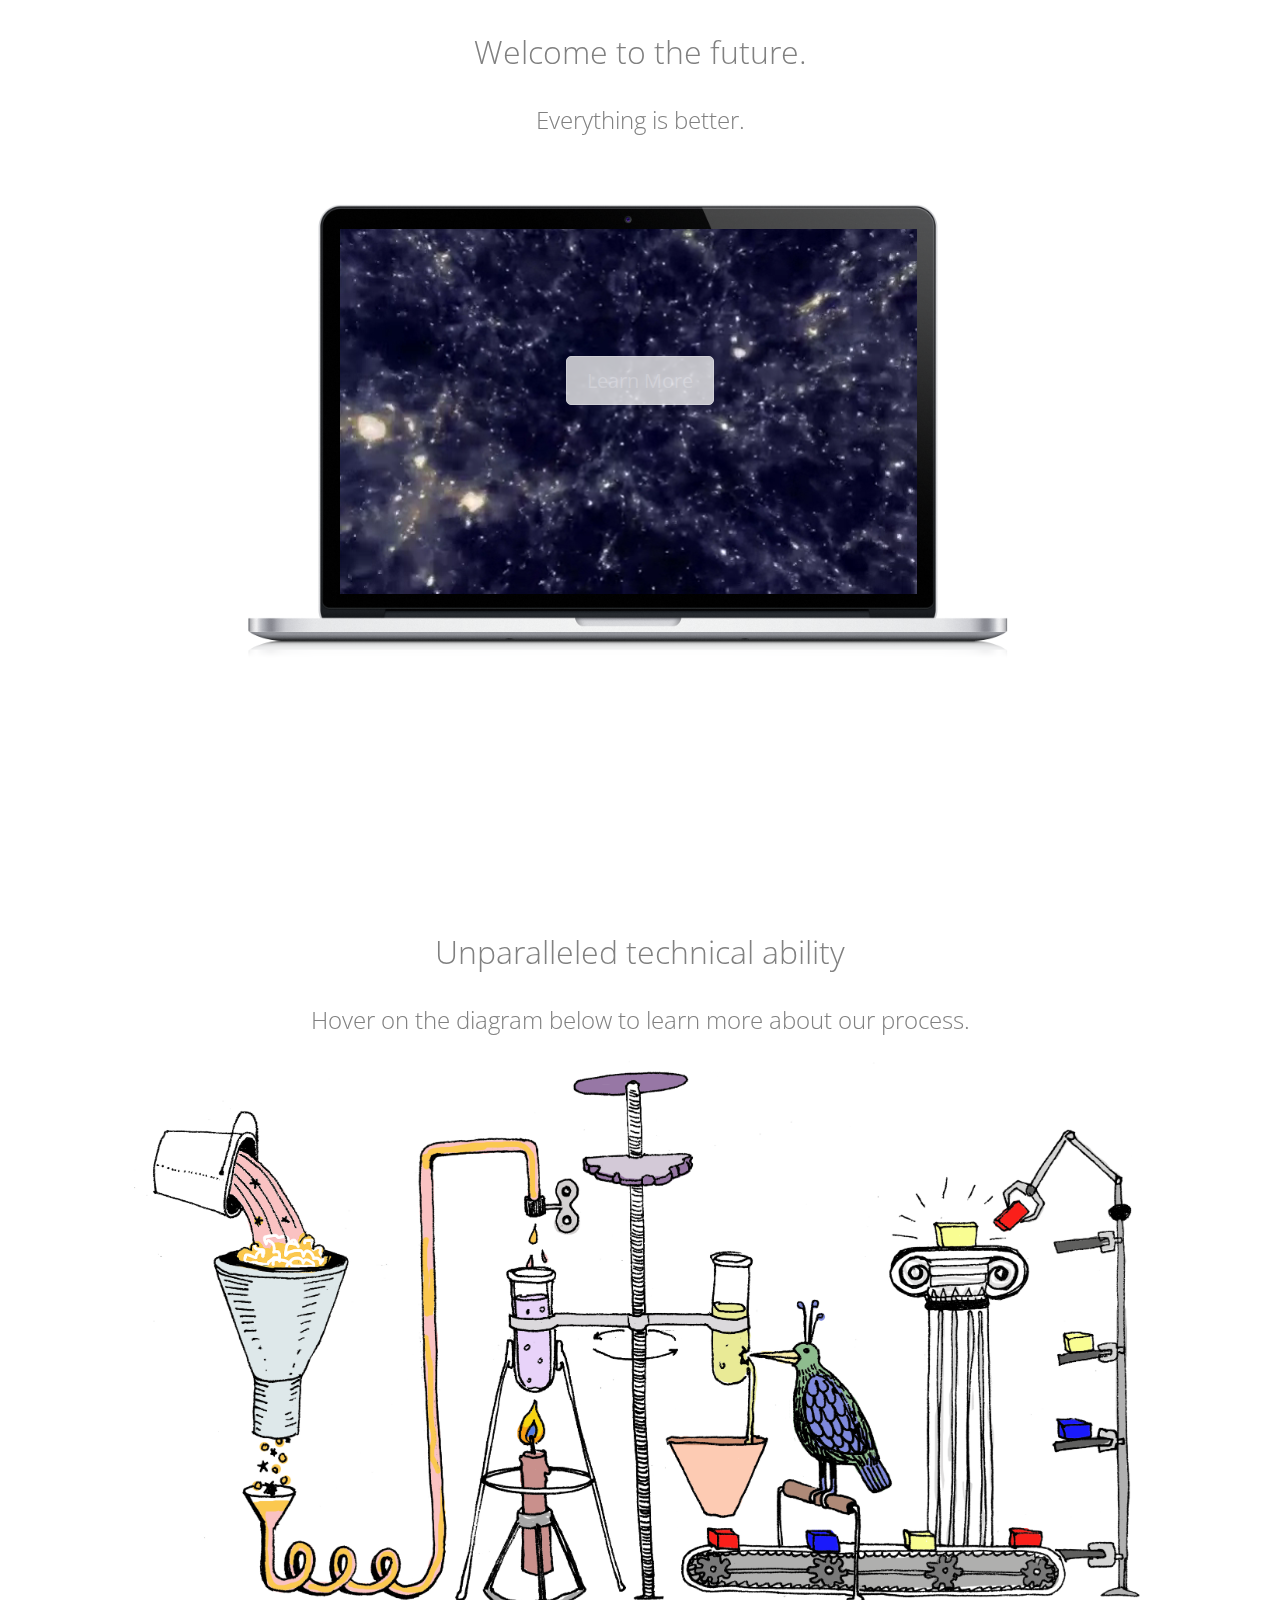
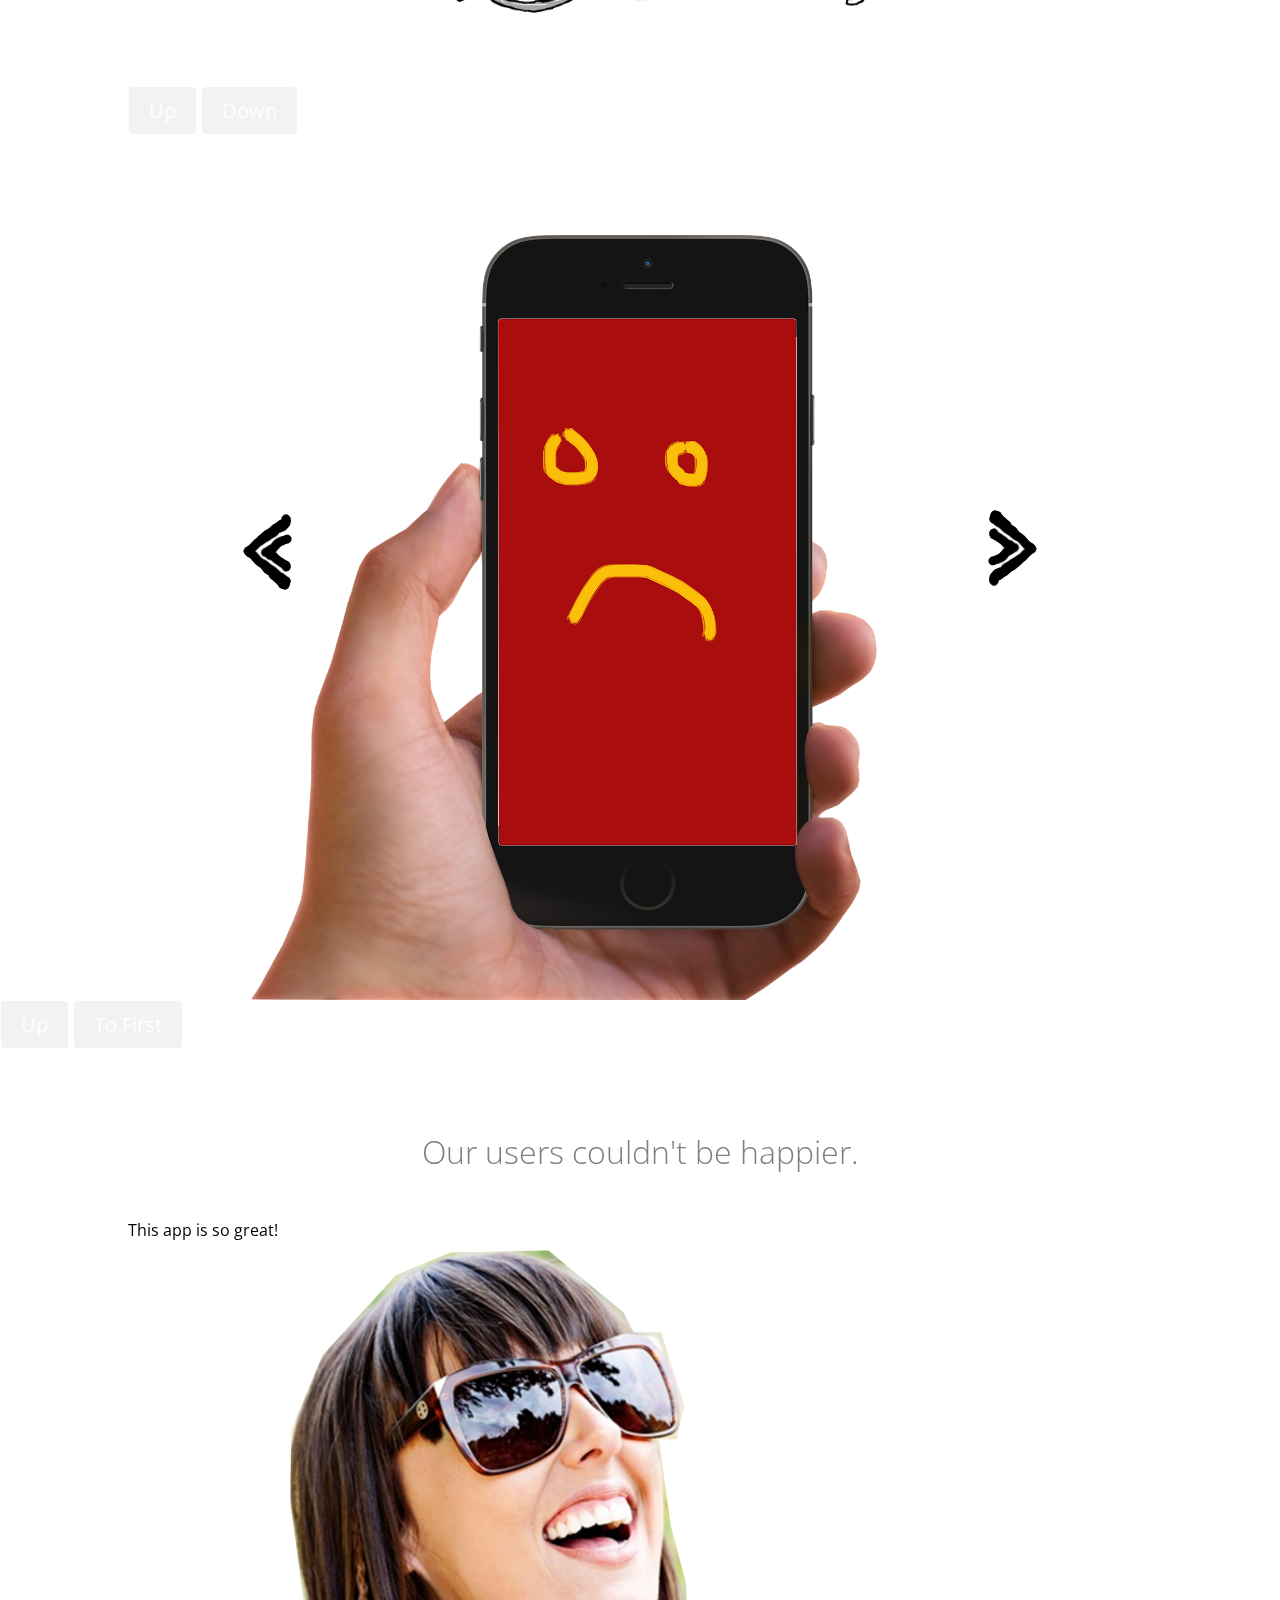
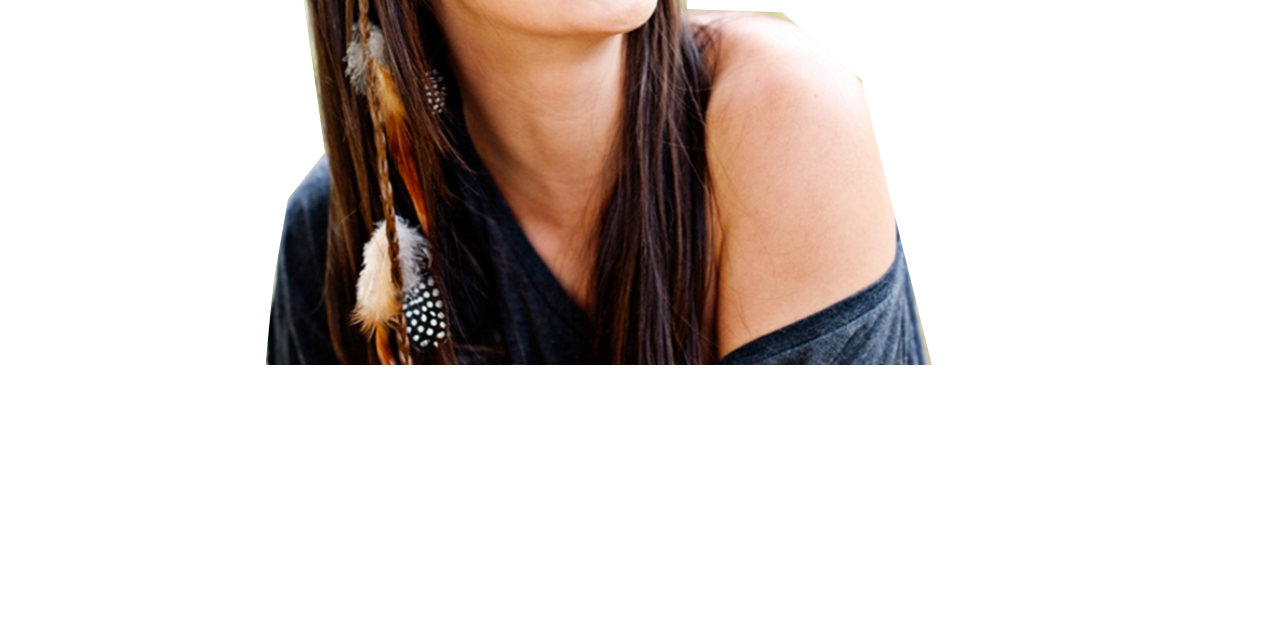
==== test page.html @ e9bb1d96 "initial commit" ====
<html>
<head>
  <meta charset="utf-8">
    <meta http-equiv="X-UA-Compatible" content="IE=edge,chrome=1">
<meta name="viewport" content="width=device-width, initial-scale=1">
  <title>Final Project</title>
  <link rel="stylesheet" href="css/styles.css" type="text/css">
    <link href='https://fonts.googleapis.com/css?family=Open+Sans:400,300,300italic,400italic,600,600italic,700,700italic,800,800italic' rel='stylesheet' type='text/css'>
  <script src="http://ajax.googleapis.com/ajax/libs/jquery/2.1.4/jquery.min.js"></script>
  <script src="js/jquery.betterScroll.js" type="text/javascript"></script>
    <script src="js/jquery.betterScroll.js" type="text/javascript"></script>
  <script type="text/javascript">
  $(document).ready(function () {
    $('#demo').betterScroll();
  });
  </script>
  </head>
  <body>
    <div id="demo" class="page">
        <div class="page-section demo-page-1">
            <div class="page-frame">
                <div class="video-wrapper">
                      <h1>Welcome to the future.</h1>
                      <h2>Everything is better.<h2>
                      <div class = "over">
                          <button type="button" class="js-slide-down">Learn More</button>
                     </div>
                     <div class="video">
                        <video autoplay loop muted>
                        <source src="images/space.webm" type="video/webm">
                        <source src="images/space.mp4" type="video/mp4">
                        </video>
                    </div>
                </div> 
            </div>
        </div>

        <div class="page-section demo-page-2">
            <div class="page-frame">
                <h1>Unparalleled technical ability</h1>
                <h2>Hover on the diagram below to learn more about our process.</h2>
                <div class="machine">
                  <div id="img_wrap">
                      <div id="caption">
                        <h5>Pour your hopes and dreams into the app.</h5>
                      </div>
                      <img id="stop" src="images/testbucket.png" alt="">
                      <img id="move" src="images/testbucket.gif" alt="">
                  </div>
                </div>
                <button type="button" class="js-slide-up" >Up</button>
                <button type="button" class="js-slide-down" >Down</button>
            </div>
        </div>
        <div class="page-section demo-page-3">
            <div class="page-frame">
                <div="phone-container">
                    <div class="phone">
                        <img src="images/hand.png">
                    </div>
                    <div id="holder">
                        <img src="images/hand1.png" id="slideshow" />
                    </div>
                    <div class="arrows">
                        <img src="images/leftarrow.png" id="left-a" />
                        <img src="images/rightarrow.png" id="right-a" />
                    </div>
                </div>
                    <button type="button" class="js-slide-up" >Up</button>
                    <button type="button" class="js-slide-first" >To First</button>
        </div>
        <div class="page-section demo-page-4">
            <div class="page-frame">
               <h1>Our users couldn't be happier.</h1>
               <div class="girl">
                   <div class="quote">
                      <p class="review"> This app is so great! </p>
                   </div>
               </div>
        </div>
    </div>

<script src="js/jquery-2.1.4.js" script type="text/javascript"></script>
<script src="js/index.js"></script>

</body>
</html>
---- css/styles.css ----
*{font-family: 'Open Sans', sans-serif;}

body {
	background: #fff;
	margin: 0;
	min-width: 320px;
}

h1,
h2,
h3 {
	margin: 0 auto;
	font-family:'Open Sans', sans-serif;
	text-align: center;
}

button {
	border: 1px solid #fff;
	border-radius: 5px;
	color: #fff;
	opacity: .8;
	font-size: 20px;
	cursor: pointer;
	padding: 10px 20px;
	z-index: 10;
}
button:hover{
	opacity: 1;
}
.over{
	text-align: center;
	width: 1024px;
	margin-top: 200px;
}

.over button{
	display: inline-block;
	z-index: 100;
	position: relative;
}

.scroll-off {
	overflow: hidden;
}

.scroll-on {
	overflow: auto;
}

.page-frame {
	margin: 0 auto;
	max-width: 1024px;
}

.demo-page-4{

}

.demo-page-3{

}
.demo-page-2{

}



/*My stuff*/

/*
a {
	display: block;
	color: red;
	text-align: center;
}*/

	
h1{
	color: gray;
	width: 100%;
	font-weight: 200;
	text-align: center;
	padding: 30px 0;
}

h2{
	color: gray;
	font-weight: 200;
	padding-bottom: 20px;
}

.video {
	background-image: url("../images/comp.png");
	background-size: cover;
	position: absolute;
	height: 600px;
	background-repeat: no-repeat;
	margin: 0 auto;
	width: 1000px;
	margin-top: -285;
}
/*.video {
	top:0%;
	left:0%;
	height:100%;
	width:100%;
	overflow: hidden;
}*/
video {
	z-index:-1;
	width: 577px;
	max-height: 900px;
	background: black;
	text-align: center;
	margin: 0 auto;
	display: block;
	margin-top: 109px;
}
video.fillWidth {
	width: 100%;
	height: auto;
	max-height: 900px;
}

.girl{
	background-image: url("../images/girl.png");
	height: 100%;
	background-repeat: no-repeat;
}

.machine{
	text-align: center;
	background-image: url("../images/machinetest2.png");
	background-repeat: no-repeat;
	background-size: contain;
	width: 100%;
	height: 630px;
}


#img_wrap{
	text-align: left;
	height: 275px;
	overflow: hidden;
	width: 310px;
}
#img_wrap:hover{
	cursor: pointer;
}

h5{
	font-size: 12px;
	font-weight: 300;
}

#caption{
	color: white;
    width: 200px;
    padding-left: 50px;
    margin-top: -19px;
}

#img_wrap img{
	cursor: pointer;
	height: 225px;
    z-index: 300;
    display: block;
    margin-top: -62px;
    margin-left: 18px;
    margin-bottom: 96px;
}

.static #move{
	display: none;
}
.static #stop{
	display: inline;
}

.animated #stop{
    display: none;
}
.animated #move{ 
    display: inline;
}
.animated #caption{
	color: black;
}





/*.fixedDiv {
    display: none;
    position: fixed;
    width: 100%;
    left: 0;
    top: 0;
    text-align: center;
}*/


.phone{
	background-size: 800px auto;
	background-position: center top;
	margin: 0 auto;
}

.phone{
	text-align: center;
} 

.phone img{
	height: 800px;

}

#slider{
	width: 100%;
	text-align: center;
	height: 900px;
	margin: 0 auto;
	background: yellow;
}

#slideshow { 
	height:800px; 
	margin-left: auto;
	margin-right: auto;
	left: 0;
	right: 0;
	margin-top: -100px;
	z-index: 2;
}

#holder { 
	height: 800px; 
	z-index: 0;
	position: absolute;
	margin-left: auto;
	margin-right: auto;
	left: 0;
	right: 0;
	margin-top: -700px;
	text-align: center;
}  

.arrows{
	height: 100px;
	z-index: 200;
	text-align: center;
	display: inline-block;
	margin-top: -500px;
	width: 100%;
	cursor: pointer;
	position: relative;
}
#left-a{
	margin-right: 620px;
}
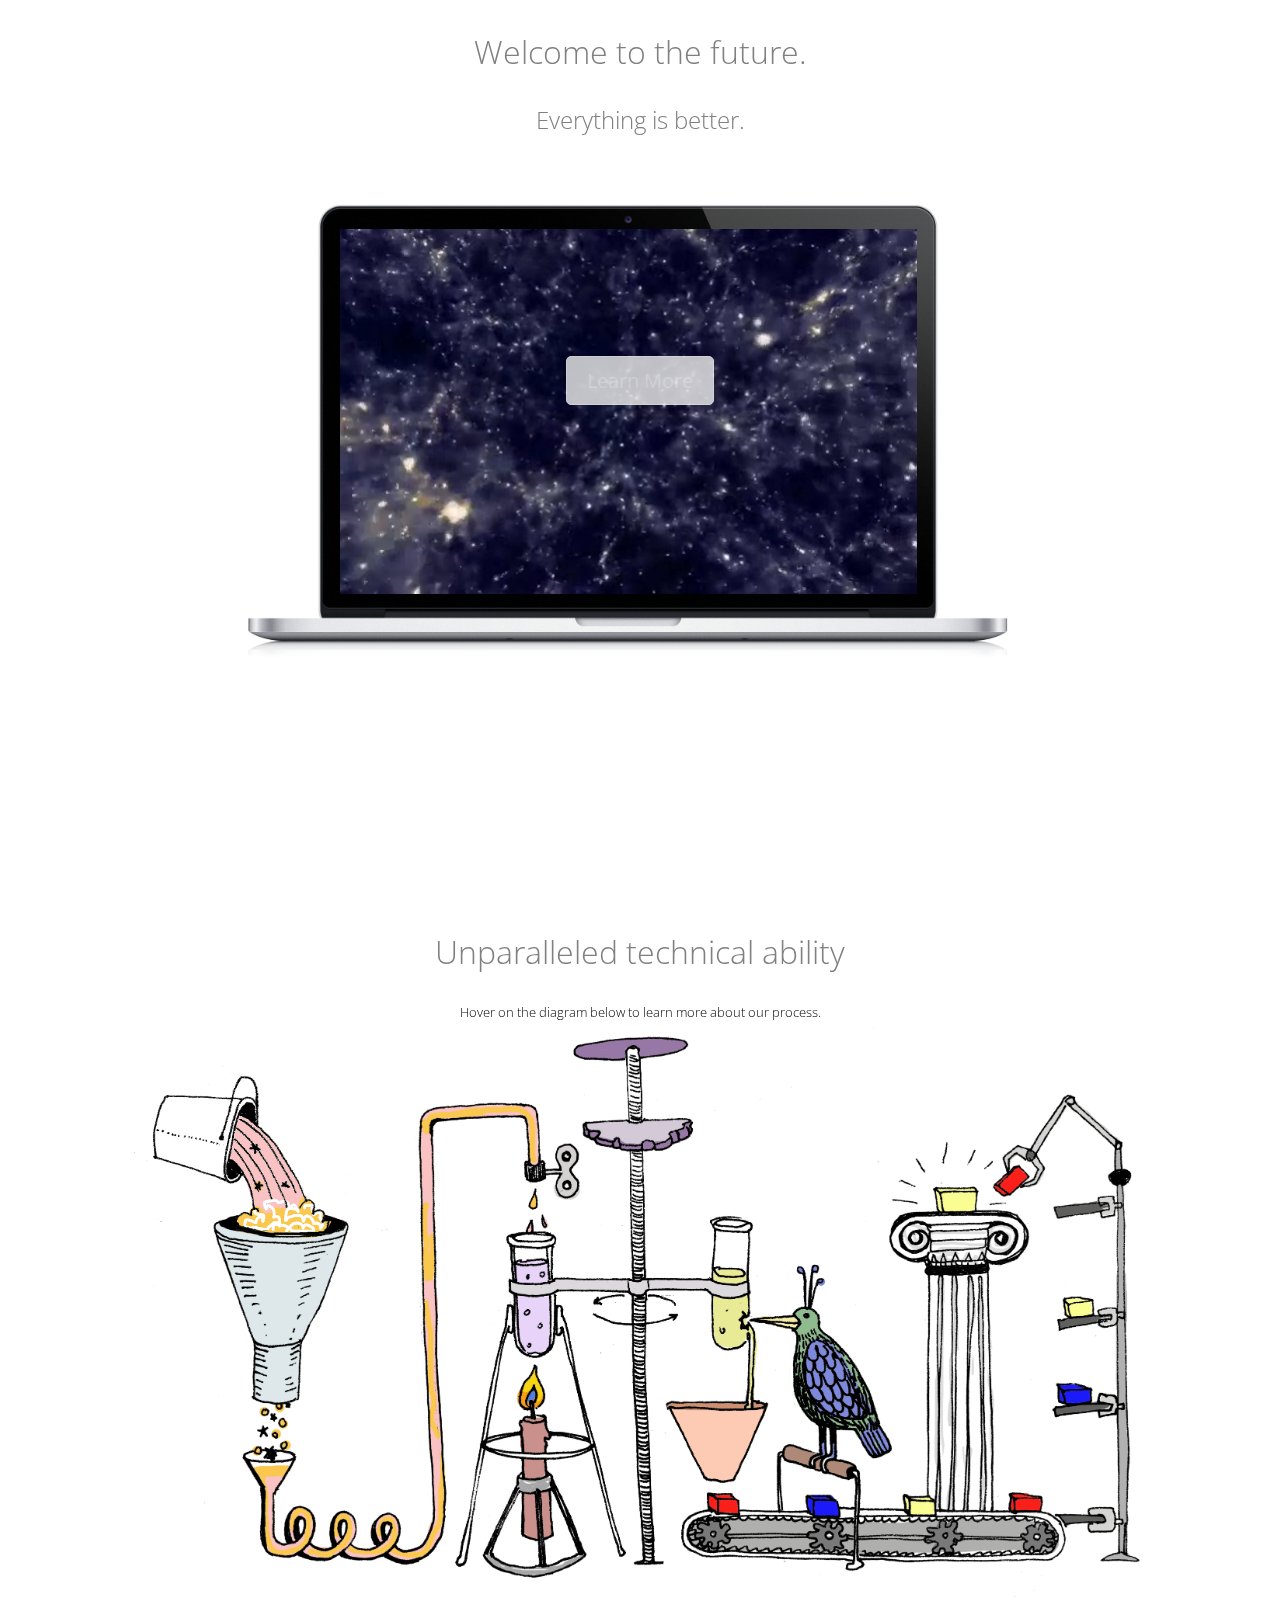
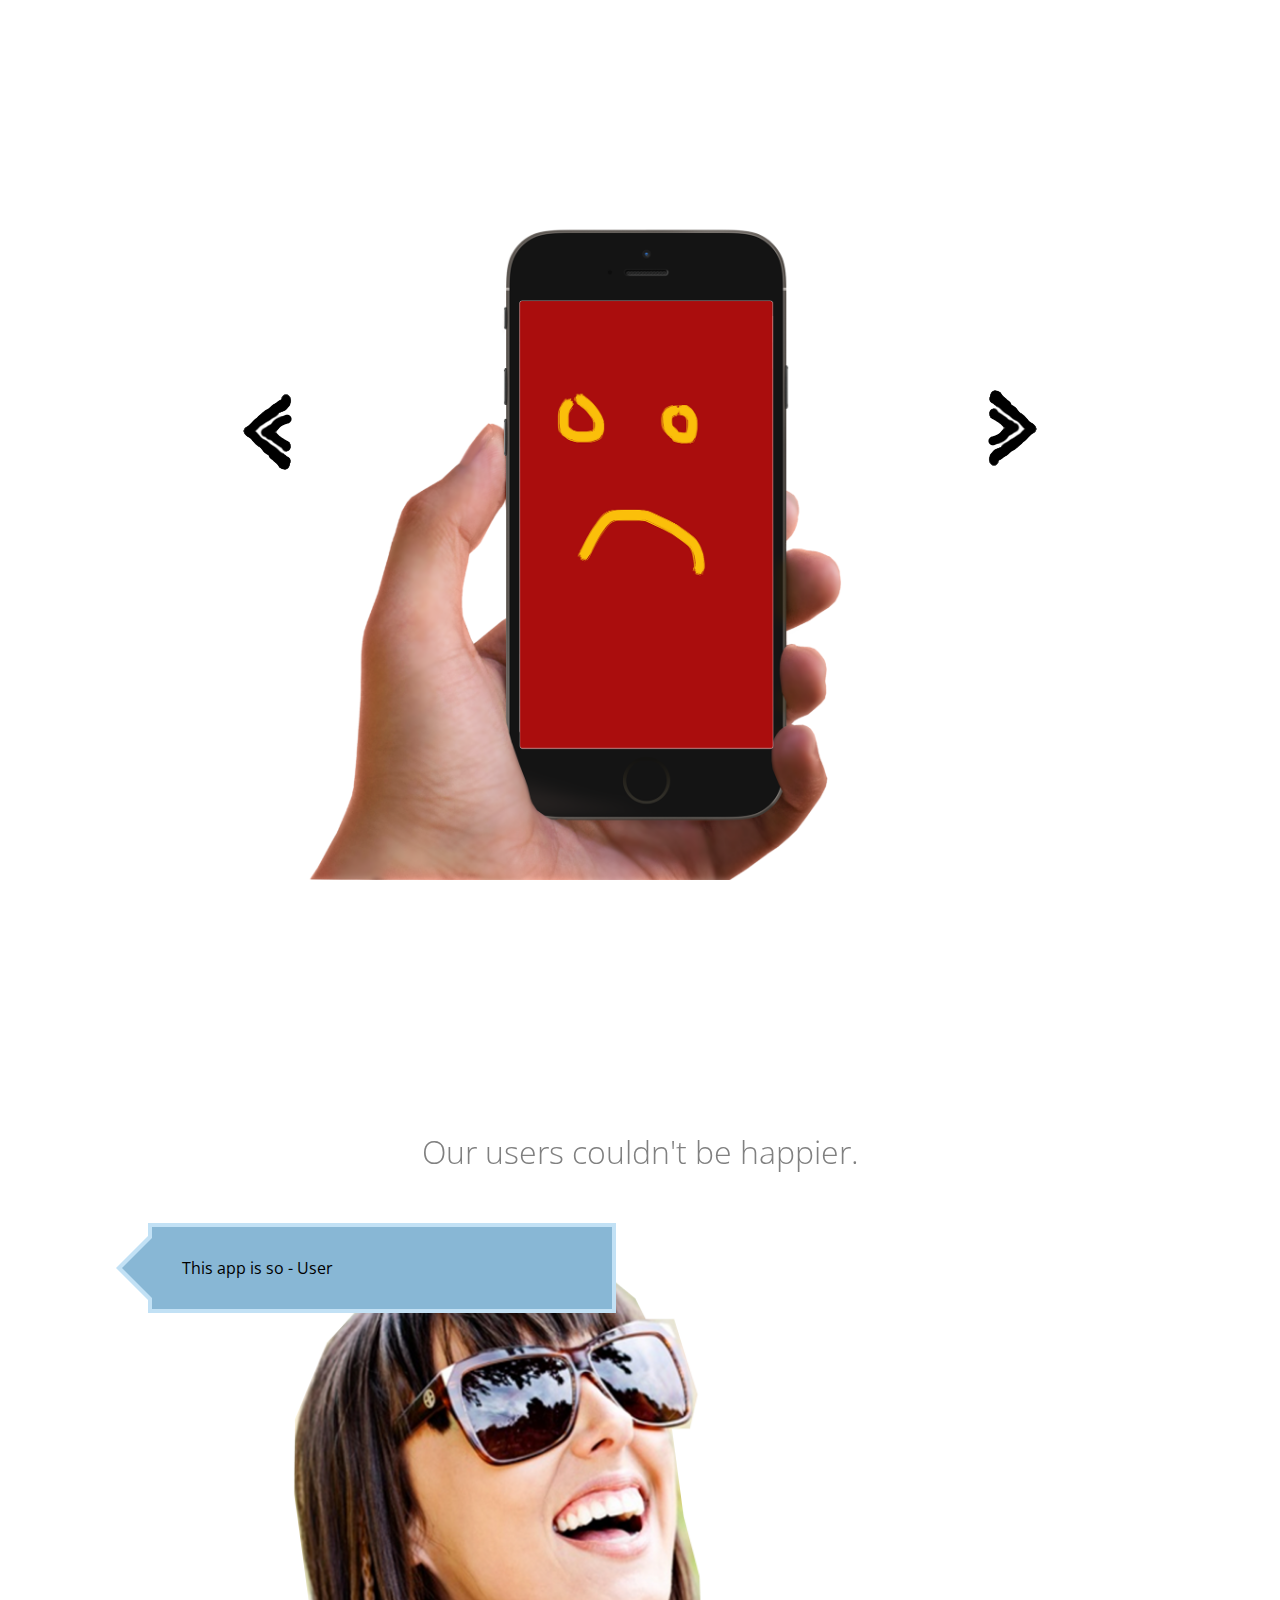
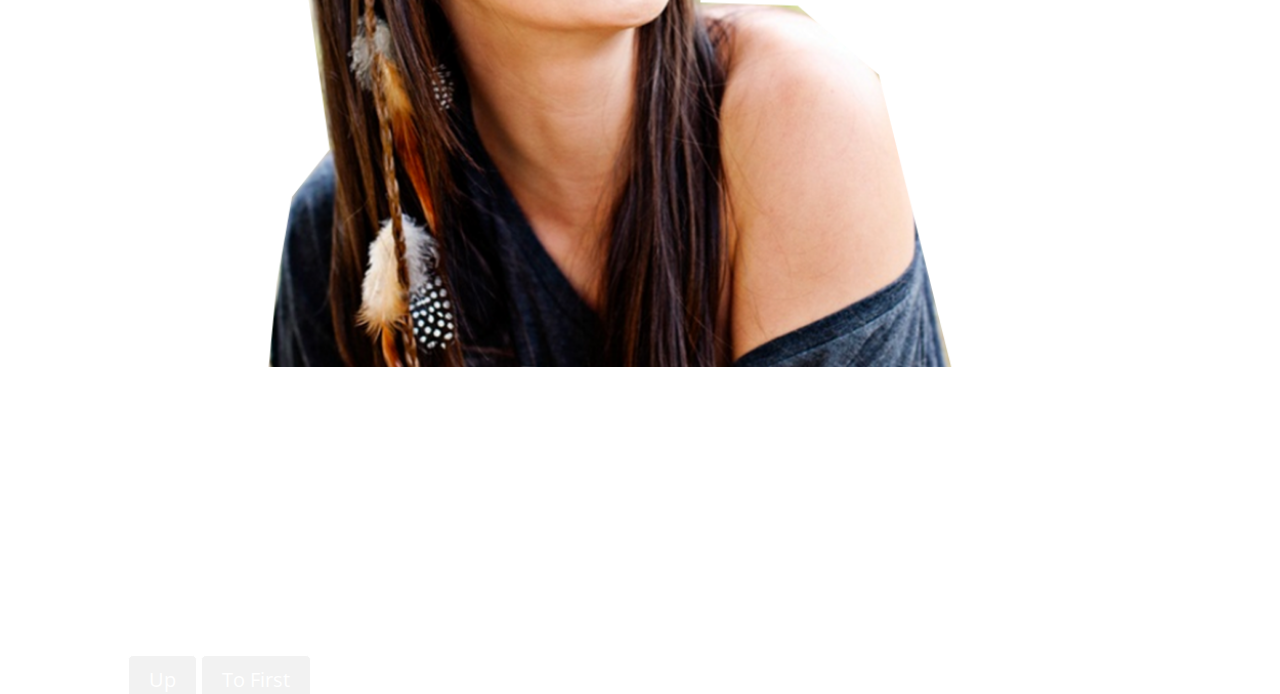
==== commit 8a4aec27: "switch" ====
--- a/test page.html
+++ b/test page.html
@@ -38,7 +38,7 @@
         <div class="page-section demo-page-2">
             <div class="page-frame">
                 <h1>Unparalleled technical ability</h1>
-                <h2>Hover on the diagram below to learn more about our process.</h2>
+                <h3>Hover on the diagram below to learn more about our process.</h3>
                 <div class="machine">
                   <div id="img_wrap">
                       <div id="caption">
@@ -48,8 +48,8 @@
                       <img id="move" src="images/testbucket.gif" alt="">
                   </div>
                 </div>
-                <button type="button" class="js-slide-up" >Up</button>
-                <button type="button" class="js-slide-down" >Down</button>
+<!--                 <button type="button" class="js-slide-up" >Up</button>
+                <button type="button" class="js-slide-down" >Down</button> -->
             </div>
         </div>
         <div class="page-section demo-page-3">
@@ -66,17 +66,20 @@
                         <img src="images/rightarrow.png" id="right-a" />
                     </div>
                 </div>
-                    <button type="button" class="js-slide-up" >Up</button>
-                    <button type="button" class="js-slide-first" >To First</button>
+            </div="phone-container">
         </div>
         <div class="page-section demo-page-4">
             <div class="page-frame">
                <h1>Our users couldn't be happier.</h1>
                <div class="girl">
                    <div class="quote">
-                      <p class="review"> This app is so great! </p>
-                   </div>
+                        <div class="arrow_box">
+                         This app is so <text>- User 
+                       </div>
+                    </div>
                </div>
+               <button type="button" class="js-slide-up" >Up</button>
+                <button type="button" class="js-slide-first" >To First</button>
         </div>
     </div>
 
--- a/css/styles.css
+++ b/css/styles.css
@@ -87,6 +87,10 @@
 	color: gray;
 	font-weight: 200;
 	padding-bottom: 20px;
+}
+h3{
+	font-size: 13px;
+	font-weight: 200;
 }
 
 .video {
@@ -126,6 +130,7 @@
 	background-image: url("../images/girl.png");
 	height: 100%;
 	background-repeat: no-repeat;
+	background-size: contain;
 }
 
 .machine{
@@ -202,17 +207,14 @@
 
 
 .phone{
-	background-size: 800px auto;
+	background-size: 600px auto;
 	background-position: center top;
 	margin: 0 auto;
-}
-
-.phone{
-	text-align: center;
-} 
+	text-align: center;
+}
 
 .phone img{
-	height: 800px;
+	height: 680px;
 
 }
 
@@ -225,12 +227,12 @@
 }
 
 #slideshow { 
-	height:800px; 
+	height: 680px; 
 	margin-left: auto;
 	margin-right: auto;
 	left: 0;
 	right: 0;
-	margin-top: -100px;
+	margin-top: -200px;
 	z-index: 2;
 }
 
@@ -242,7 +244,7 @@
 	margin-right: auto;
 	left: 0;
 	right: 0;
-	margin-top: -700px;
+	margin-top: -480px;
 	text-align: center;
 }  
 
@@ -259,3 +261,38 @@
 #left-a{
 	margin-right: 620px;
 }
+
+.arrow_box {
+	position: relative;
+	background: #88b7d5;
+	border: 4px solid #c2e1f5;
+	padding: 30px;
+	width: 400px;
+}
+.quote{
+	padding: 20px;
+
+}
+.arrow_box:after, .arrow_box:before {
+	right: 100%;
+	top: 50%;
+	border: solid transparent;
+	content: " ";
+	height: 0;
+	width: 0;
+	position: absolute;
+	pointer-events: none;
+}
+
+.arrow_box:after {
+	border-color: rgba(136, 183, 213, 0);
+	border-right-color: #88b7d5;
+	border-width: 30px;
+	margin-top: -30px;
+}
+.arrow_box:before {
+	border-color: rgba(194, 225, 245, 0);
+	border-right-color: #c2e1f5;
+	border-width: 36px;
+	margin-top: -36px;
+}
